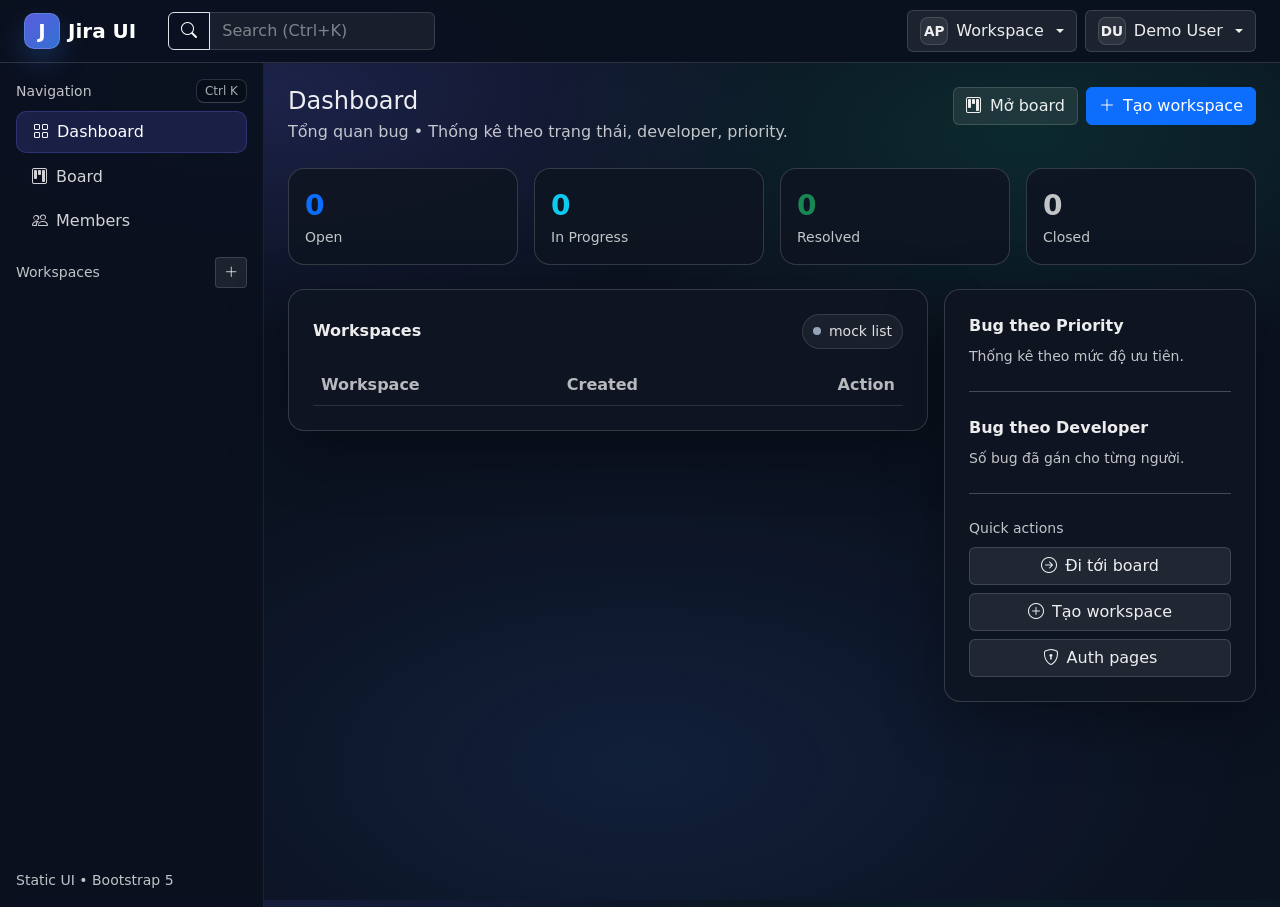
==== static-ui/dashboard.html @ 5f6485b3 "Upload code thuc tap co so" ====
<!doctype html>
<html lang="vi">
  <head>
    <meta charset="utf-8" />
    <meta name="viewport" content="width=device-width,initial-scale=1" />
    <title>Jira UI • Dashboard</title>

    <link href="https://cdn.jsdelivr.net/npm/bootstrap@5.3.3/dist/css/bootstrap.min.css" rel="stylesheet" />
    <link href="https://cdn.jsdelivr.net/npm/bootstrap-icons@1.11.3/font/bootstrap-icons.min.css" rel="stylesheet" />
    <link href="assets/styles.css" rel="stylesheet" />
  </head>
  <body>
    <div class="app-shell">
      <!-- Navbar -->
      <nav class="navbar navbar-expand-lg app-navbar sticky-top">
        <div class="container-fluid px-3 px-lg-4">
          <a class="navbar-brand d-flex align-items-center gap-2 text-white" href="dashboard.html">
            <span class="brand-badge">J</span>
            <span class="fw-semibold">Jira UI</span>
          </a>

          <button class="btn btn-soft d-lg-none" type="button" data-bs-toggle="offcanvas" data-bs-target="#mobileSidebar">
            <i class="bi bi-list"></i>
          </button>

          <div class="d-none d-lg-flex align-items-center gap-3 ms-3">
            <div class="input-group">
              <span class="input-group-text bg-transparent text-white border-opacity-25"><i class="bi bi-search"></i></span>
              <input id="globalSearch" class="form-control" placeholder="Search (Ctrl+K)" />
            </div>
          </div>

          <div class="ms-auto d-flex align-items-center gap-2">
            <!-- Workspace switcher -->
            <div class="dropdown">
              <button class="btn btn-soft dropdown-toggle d-flex align-items-center gap-2" data-bs-toggle="dropdown" aria-expanded="false">
                <span id="currentWorkspaceAvatar" class="workspace-avatar">AP</span>
                <span id="currentWorkspaceName" class="text-truncate" style="max-width: 180px;">Workspace</span>
              </button>
              <ul class="dropdown-menu dropdown-menu-end" style="min-width: 320px;">
                <li class="px-3 pt-2 pb-1 small app-muted">Workspaces</li>
                <li><hr class="dropdown-divider" /></li>
                <div id="workspaceMenu"></div>
                <li><hr class="dropdown-divider" /></li>
                <li class="px-2 pb-2">
                  <button class="btn btn-primary w-100" data-bs-toggle="modal" data-bs-target="#createWorkspaceModal">
                    <i class="bi bi-plus-lg me-2"></i>Tạo workspace
                  </button>
                </li>
              </ul>
            </div>

            <!-- User -->
            <div class="dropdown">
              <button class="btn btn-soft dropdown-toggle d-flex align-items-center gap-2" data-bs-toggle="dropdown" aria-expanded="false">
                <span class="workspace-avatar" data-user-avatar>DU</span>
                <span class="d-none d-md-inline" data-user-name>Demo User</span>
              </button>
              <ul class="dropdown-menu dropdown-menu-end">
                <li class="px-3 pt-2 pb-1">
                  <div class="d-flex align-items-center gap-2">
                    <span class="fw-semibold" data-user-name>Demo User</span>
                    <span class="badge role-badge text-bg-secondary" data-user-role>Developer</span>
                  </div>
                  <div class="small app-muted" data-user-email>demo@local.test</div>
                </li>
                <li><hr class="dropdown-divider" /></li>
                <li><a class="dropdown-item" href="workspace.html"><i class="bi bi-kanban me-2"></i>Mở board</a></li>
                <li><a class="dropdown-item" href="#" data-action="logout"><i class="bi bi-box-arrow-right me-2"></i>Đăng xuất</a></li>
              </ul>
            </div>
          </div>
        </div>
      </nav>

      <div class="d-flex">
        <!-- Desktop sidebar -->
        <aside class="sidebar d-none d-lg-flex flex-column p-3" style="width: 264px; min-height: calc(100vh - 56px);">
          <div class="d-flex align-items-center justify-content-between mb-2">
            <div class="small app-muted">Navigation</div>
            <span class="kbd-hint">Ctrl K</span>
          </div>

          <nav class="nav nav-pills flex-column gap-1 mb-3">
            <a class="nav-link active" href="dashboard.html"><i class="bi bi-grid me-2"></i>Dashboard</a>
            <a class="nav-link" href="workspace.html"><i class="bi bi-kanban me-2"></i>Board</a>
            <a class="nav-link" href="#" data-bs-toggle="modal" data-bs-target="#memberManagementModal"><i class="bi bi-people me-2"></i>Members</a>
          </nav>

          <div class="d-flex align-items-center justify-content-between mb-2">
            <div class="small app-muted">Workspaces</div>
            <button class="btn btn-sm btn-soft" data-bs-toggle="modal" data-bs-target="#createWorkspaceModal">
              <i class="bi bi-plus-lg"></i>
            </button>
          </div>
          <div id="workspaceListDesktop" class="nav nav-pills flex-column gap-1"></div>

          <div class="mt-auto pt-3 small app-muted">
            Static UI • Bootstrap 5
          </div>
        </aside>

        <!-- Content -->
        <main class="flex-grow-1">
          <div class="container-fluid px-3 px-lg-4 py-4">
            <div class="d-flex align-items-start justify-content-between flex-wrap gap-3">
              <div>
                <div class="h4 mb-1">Dashboard</div>
                <div class="app-muted">Tổng quan bug • Thống kê theo trạng thái, developer, priority.</div>
              </div>
              <div class="d-flex gap-2">
                <button class="btn btn-soft" onclick="location.href='workspace.html'"><i class="bi bi-kanban me-2"></i>Mở board</button>
                <button class="btn btn-primary" data-bs-toggle="modal" data-bs-target="#createWorkspaceModal"><i class="bi bi-plus-lg me-2"></i>Tạo workspace</button>
              </div>
            </div>

            <!-- Bug statistics -->
            <div class="row g-3 mt-2">
              <div class="col-6 col-md-3">
                <div class="stat-card">
                  <div class="stat-value text-primary" id="statOpen">0</div>
                  <div class="stat-label">Open</div>
                </div>
              </div>
              <div class="col-6 col-md-3">
                <div class="stat-card">
                  <div class="stat-value text-info" id="statInProgress">0</div>
                  <div class="stat-label">In Progress</div>
                </div>
              </div>
              <div class="col-6 col-md-3">
                <div class="stat-card">
                  <div class="stat-value text-success" id="statResolved">0</div>
                  <div class="stat-label">Resolved</div>
                </div>
              </div>
              <div class="col-6 col-md-3">
                <div class="stat-card">
                  <div class="stat-value app-muted" id="statClosed">0</div>
                  <div class="stat-label">Closed</div>
                </div>
              </div>
            </div>

            <div class="row g-3 mt-2">
              <div class="col-12 col-xl-8">
                <div class="app-card rounded-4 p-3 p-lg-4">
                  <div class="d-flex align-items-center justify-content-between mb-3">
                    <div class="fw-semibold">Workspaces</div>
                    <span class="chip"><span class="status-dot todo"></span> mock list</span>
                  </div>
                  <div class="table-responsive">
                    <table class="table app-table align-middle mb-0">
                      <thead>
                        <tr>
                          <th>Workspace</th>
                          <th>Created</th>
                          <th class="text-end">Action</th>
                        </tr>
                      </thead>
                      <tbody id="workspaceTableBody"></tbody>
                    </table>
                  </div>
                </div>
              </div>

              <div class="col-12 col-xl-4">
                <div class="app-card rounded-4 p-3 p-lg-4 h-100">
                  <div class="fw-semibold mb-2">Bug theo Priority</div>
                  <div class="app-muted small mb-3">Thống kê theo mức độ ưu tiên.</div>
                  <div id="dashboardByPriority"></div>

                  <hr class="border-opacity-25 my-4" />

                  <div class="fw-semibold mb-2">Bug theo Developer</div>
                  <div class="app-muted small mb-3">Số bug đã gán cho từng người.</div>
                  <div id="dashboardByDeveloper"></div>

                  <hr class="border-opacity-25 my-4" />

                  <div class="small app-muted">Quick actions</div>
                  <div class="d-grid gap-2 mt-2">
                    <a class="btn btn-soft" href="workspace.html"><i class="bi bi-arrow-right-circle me-2"></i>Đi tới board</a>
                    <button class="btn btn-soft" data-bs-toggle="modal" data-bs-target="#createWorkspaceModal"><i class="bi bi-plus-circle me-2"></i>Tạo workspace</button>
                    <a class="btn btn-soft" href="sign-in.html"><i class="bi bi-shield-lock me-2"></i>Auth pages</a>
                  </div>
                </div>
              </div>
            </div>
          </div>
        </main>
      </div>
    </div>

    <!-- Mobile sidebar -->
    <div class="offcanvas offcanvas-start sidebar text-white" tabindex="-1" id="mobileSidebar">
      <div class="offcanvas-header">
        <div class="d-flex align-items-center gap-2">
          <span class="brand-badge">J</span>
          <div>
            <div class="fw-semibold">Jira UI</div>
            <div class="small app-muted">Static</div>
          </div>
        </div>
        <button type="button" class="btn-close btn-close-white" data-bs-dismiss="offcanvas" aria-label="Close"></button>
      </div>
      <div class="offcanvas-body d-flex flex-column gap-3">
        <div class="input-group">
          <span class="input-group-text bg-transparent text-white border-opacity-25"><i class="bi bi-search"></i></span>
          <input id="globalSearchMobile" class="form-control" placeholder="Search (Ctrl+K)" />
        </div>

        <nav class="nav nav-pills flex-column gap-1">
          <a class="nav-link active" href="dashboard.html"><i class="bi bi-grid me-2"></i>Dashboard</a>
          <a class="nav-link" href="workspace.html"><i class="bi bi-kanban me-2"></i>Board</a>
          <a class="nav-link" href="#"><i class="bi bi-people me-2"></i>Members</a>
        </nav>

        <div class="d-flex align-items-center justify-content-between">
          <div class="small app-muted">Workspaces</div>
          <button class="btn btn-sm btn-soft" data-bs-toggle="modal" data-bs-target="#createWorkspaceModal">
            <i class="bi bi-plus-lg"></i>
          </button>
        </div>
        <div id="workspaceListMobile" class="nav nav-pills flex-column gap-1"></div>

        <div class="mt-auto">
          <a class="btn btn-soft w-100" href="#" data-action="logout"><i class="bi bi-box-arrow-right me-2"></i>Đăng xuất</a>
        </div>
      </div>
    </div>

    <!-- Create workspace modal -->
    <div class="modal fade" id="createWorkspaceModal" tabindex="-1" aria-hidden="true">
      <div class="modal-dialog modal-dialog-centered">
        <div class="modal-content app-card">
          <div class="modal-header border-opacity-25">
            <h5 class="modal-title">Tạo workspace</h5>
            <button type="button" class="btn-close btn-close-white" data-bs-dismiss="modal" aria-label="Close"></button>
          </div>
          <div class="modal-body">
            <form id="createWorkspaceForm" class="d-grid gap-3">
              <div>
                <label class="form-label app-muted">Tên workspace</label>
                <input class="form-control" name="name" placeholder="Ví dụ: Marketing Team" required />
              </div>
              <button class="btn btn-primary" type="submit"><i class="bi bi-check2-circle me-2"></i>Tạo</button>
              <div class="small app-muted">UI mock: tạo xong sẽ lưu localStorage.</div>
            </form>
          </div>
        </div>
      </div>
    </div>

    <!-- Member management modal -->
    <div class="modal fade" id="memberManagementModal" tabindex="-1" aria-hidden="true">
      <div class="modal-dialog modal-dialog-centered modal-lg">
        <div class="modal-content app-card">
          <div class="modal-header border-opacity-25">
            <div>
              <h5 class="modal-title">Quản trị thành viên</h5>
              <div class="small app-muted">Mời thành viên hoặc thiết lập vai trò (Manager, Developer, Tester) cho dự án.</div>
            </div>
            <button type="button" class="btn-close btn-close-white" data-bs-dismiss="modal" aria-label="Close"></button>
          </div>
          <div class="modal-body">
            <form id="inviteMemberForm" class="d-flex gap-2 mb-4">
              <input type="email" class="form-control" placeholder="Nhập email đồng đội để mời..." required />
              <select class="form-select" style="width: 140px;">
                <option value="developer">Developer</option>
                <option value="tester">Tester</option>
                <option value="manager">Manager</option>
              </select>
              <button class="btn btn-primary" type="submit"><i class="bi bi-envelope-plus"></i></button>
            </form>
            
            <div class="fw-semibold mb-2">Thành viên trong nhóm</div>
            <div class="table-responsive">
              <table class="table app-table align-middle">
                <thead>
                  <tr>
                    <th>Người dùng</th>
                    <th>Vai trò (Role)</th>
                    <th class="text-end">Hành động</th>
                  </tr>
                </thead>
                <tbody id="memberTableBody">
                  <!-- JS Mock -->
                </tbody>
              </table>
            </div>
          </div>
        </div>
      </div>
    </div>

    <div class="toast-container position-fixed top-0 end-0 p-3" id="toastContainer"></div>

    <script src="https://cdn.jsdelivr.net/npm/bootstrap@5.3.3/dist/js/bootstrap.bundle.min.js"></script>
    <script src="assets/app.js"></script>
  </body>
</html>
---- static-ui/assets/styles.css ----
/* Minimal, clean styling on top of Bootstrap */

:root {
  --app-bg: #0b1220;
  --panel-bg: rgba(15, 22, 34, 0.95); /* giảm cảm giác mờ trong suốt */
  --panel-border: rgba(255, 255, 255, 0.16);
  --text-muted-2: rgba(255, 255, 255, 0.75);
}

html,
body {
  height: 100%;
}

body {
  background:
    radial-gradient(900px 400px at 20% 10%, rgba(99, 102, 241, 0.20), transparent 60%),
    radial-gradient(800px 380px at 80% 15%, rgba(16, 185, 129, 0.14), transparent 60%),
    radial-gradient(1000px 520px at 50% 85%, rgba(59, 130, 246, 0.12), transparent 60%),
    var(--app-bg);
  color: rgba(255, 255, 255, 0.92);
}

.app-shell {
  min-height: 100vh;
}

.app-navbar {
  backdrop-filter: none !important;
  -webkit-backdrop-filter: none !important;
  background: rgba(10, 16, 30, 0.95);
  border-bottom: 1px solid rgba(255, 255, 255, 0.14);
}

.app-card {
  background: var(--panel-bg);
  border: 1px solid rgba(255, 255, 255, 0.18);
  border: 1px solid var(--panel-border);
  box-shadow: 0 18px 60px rgba(0, 0, 0, 0.35);
}

.app-muted {
  color: var(--text-muted-2);
}

.app-link {
  color: rgba(255, 255, 255, 0.86);
  text-decoration: none;
}
.app-link:hover {
  color: #fff;
}

.brand-badge {
  width: 36px;
  height: 36px;
  border-radius: 10px;
  display: grid;
  place-items: center;
  background: linear-gradient(135deg, rgba(99, 102, 241, 0.9), rgba(59, 130, 246, 0.85));
  border: 1px solid rgba(255, 255, 255, 0.16);
  box-shadow: 0 12px 28px rgba(59, 130, 246, 0.25);
  font-weight: 700;
}

.sidebar {
  background: rgba(10, 16, 30, 0.95);
  border-right: 1px solid rgba(255, 255, 255, 0.08);
  backdrop-filter: none !important;
  -webkit-backdrop-filter: none !important;
}

.sidebar .nav-link {
  color: rgba(255, 255, 255, 0.82);
  border-radius: 10px;
}
.sidebar .nav-link:hover {
  background: rgba(255, 255, 255, 0.06);
  color: #fff;
}
.sidebar .nav-link.active {
  background: rgba(99, 102, 241, 0.18);
  color: #fff;
  border: 1px solid rgba(99, 102, 241, 0.28);
}

.workspace-avatar {
  width: 28px;
  height: 28px;
  border-radius: 8px;
  display: inline-grid;
  place-items: center;
  background: rgba(255, 255, 255, 0.08);
  border: 1px solid rgba(255, 255, 255, 0.12);
  font-weight: 700;
  font-size: 0.85rem;
}

.kbd-hint {
  font-size: 0.75rem;
  color: rgba(255, 255, 255, 0.65);
  border: 1px solid rgba(255, 255, 255, 0.14);
  border-bottom-color: rgba(255, 255, 255, 0.22);
  border-radius: 8px;
  padding: 2px 8px;
  background: rgba(0, 0, 0, 0.18);
}

.table.app-table {
  --bs-table-bg: transparent;
  --bs-table-color: rgba(255, 255, 255, 0.92);
  --bs-table-border-color: rgba(255, 255, 255, 0.12);
}
.table.app-table thead th {
  color: rgba(255, 255, 255, 0.70);
  font-weight: 600;
}

.chip {
  display: inline-flex;
  align-items: center;
  gap: 8px;
  padding: 6px 10px;
  border-radius: 999px;
  border: 1px solid rgba(255, 255, 255, 0.12);
  background: rgba(255, 255, 255, 0.05);
  color: rgba(255, 255, 255, 0.86);
  font-size: 0.875rem;
}

.status-dot {
  width: 8px;
  height: 8px;
  border-radius: 999px;
  display: inline-block;
  background: #94a3b8;
}
.status-dot.todo,
.status-dot.open { background: #94a3b8; }
.status-dot.inprogress { background: #60a5fa; }
.status-dot.done,
.status-dot.resolved { background: #34d399; }
.status-dot.closed { background: #64748b; }

.modal-backdrop.show {
  background-color: rgba(0, 0, 0, 0.25) !important;
  backdrop-filter: none !important;
  -webkit-backdrop-filter: none !important;
}


.kanban {
  display: grid;
  grid-template-columns: repeat(4, minmax(240px, 1fr));
  gap: 16px;
  overflow-x: auto;
  padding-bottom: 0.5rem;
  max-width: 100%;
}
@media (max-width: 992px) {
  .kanban {
    grid-template-columns: 1fr;
  }
}

.kanban-col {
  min-width: 0;
  overflow: hidden;
  background: rgba(255, 255, 255, 0.04);
  border: 1px solid rgba(255, 255, 255, 0.10);
  border-radius: 16px;
  padding: 12px;
}

.kanban-card {
  min-width: 0;
}

.kanban-card {
  background: rgba(10, 16, 30, 0.55);
  border: 1px solid rgba(255, 255, 255, 0.10);
  border-radius: 14px;
  padding: 12px;
  transition: background 0.2s;
}
.kanban-card:hover {
  background: rgba(255, 255, 255, 0.08);
}
.cursor-pointer {
  cursor: pointer;
}

.form-control,
.form-select {
  background: rgba(255, 255, 255, 0.06) !important;
  border-color: rgba(255, 255, 255, 0.14) !important;
  color: rgba(255, 255, 255, 0.92) !important;
}
.form-control::placeholder {
  color: rgba(255, 255, 255, 0.45) !important;
}

.form-select option,
.form-control option {
  background-color: rgba(10, 16, 30, 0.95) !important;
  color: rgba(255, 255, 255, 0.95) !important;
}

.form-select option:checked,
.form-control option:checked {
  background-color: rgba(59, 130, 246, 0.3) !important;
  color: #fff !important;
}

.btn-soft {
  background: rgba(255, 255, 255, 0.08);
  border: 1px solid rgba(255, 255, 255, 0.14);
  color: rgba(255, 255, 255, 0.92);
}
.btn-soft:hover {
  background: rgba(255, 255, 255, 0.12);
  border-color: rgba(255, 255, 255, 0.18);
  color: #fff;
}

.toast-container {
  z-index: 1080;
}

/* Stats cards for Dashboard */
.stat-card {
  background: var(--panel-bg);
  border: 1px solid var(--panel-border);
  border-radius: 16px;
  padding: 16px;
}
.stat-card .stat-value { font-size: 1.75rem; font-weight: 700; }
.stat-card .stat-label { font-size: 0.875rem; color: var(--text-muted-2); }
.badge-priority-high { background: #ef4444; }
.badge-priority-medium { background: #f59e0b; }
.badge-priority-low { background: #22c55e; }
.role-badge { font-size: 0.7rem; padding: 2px 6px; }
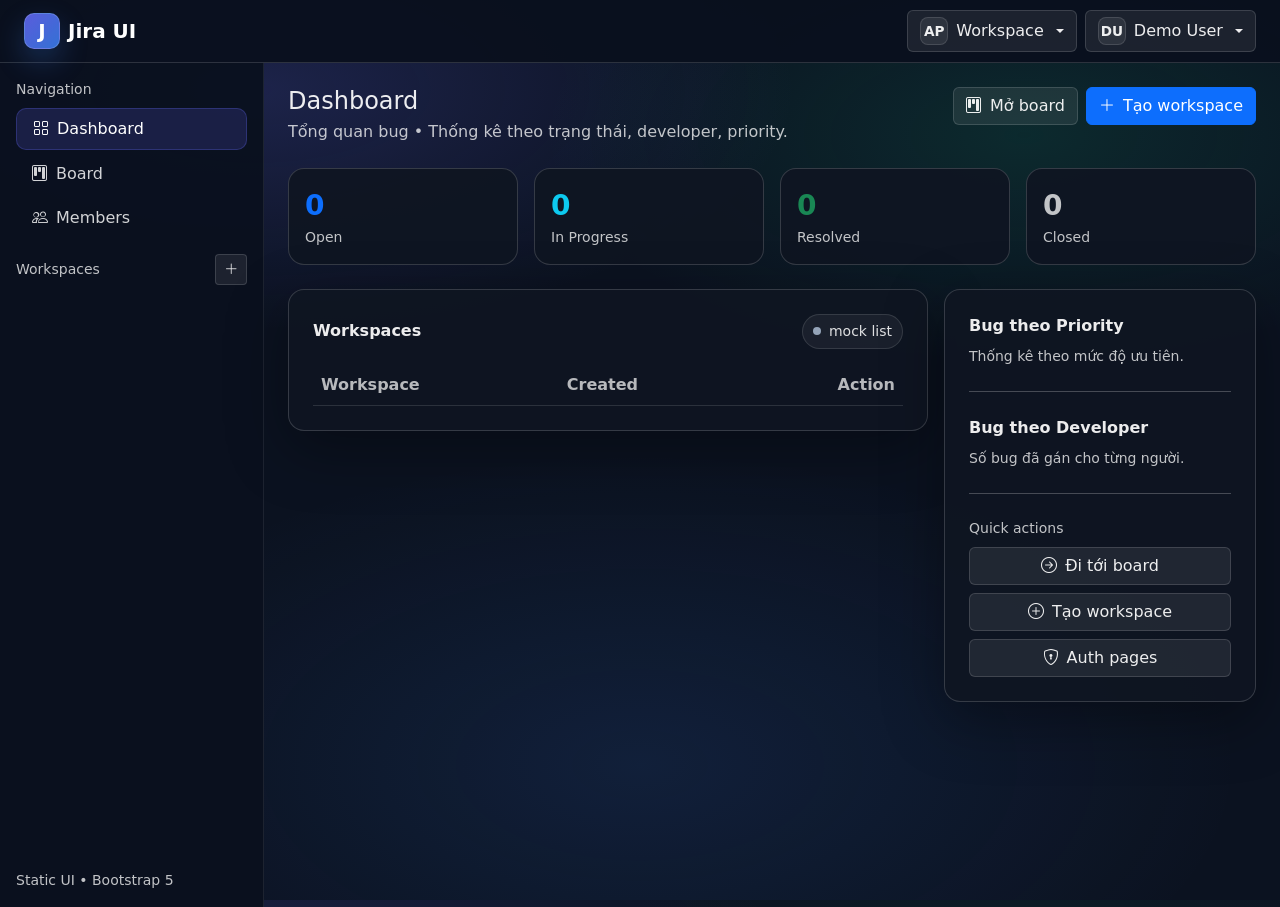
==== commit 05077179: "Update frontend features and backend logic" ====
--- a/static-ui/dashboard.html
+++ b/static-ui/dashboard.html
@@ -25,8 +25,8 @@
 
           <div class="d-none d-lg-flex align-items-center gap-3 ms-3">
             <div class="input-group">
-              <span class="input-group-text bg-transparent text-white border-opacity-25"><i class="bi bi-search"></i></span>
-              <input id="globalSearch" class="form-control" placeholder="Search (Ctrl+K)" />
+<!--              <span class="input-group-text bg-transparent text-white border-opacity-25"><i class="bi bi-search"></i></span>-->
+<!--              <input id="globalSearch" class="form-control" placeholder="Search (Ctrl+K)" />-->
             </div>
           </div>
 
@@ -78,7 +78,7 @@
         <aside class="sidebar d-none d-lg-flex flex-column p-3" style="width: 264px; min-height: calc(100vh - 56px);">
           <div class="d-flex align-items-center justify-content-between mb-2">
             <div class="small app-muted">Navigation</div>
-            <span class="kbd-hint">Ctrl K</span>
+<!--            <span class="kbd-hint">Ctrl K</span>-->
           </div>
 
           <nav class="nav nav-pills flex-column gap-1 mb-3">
